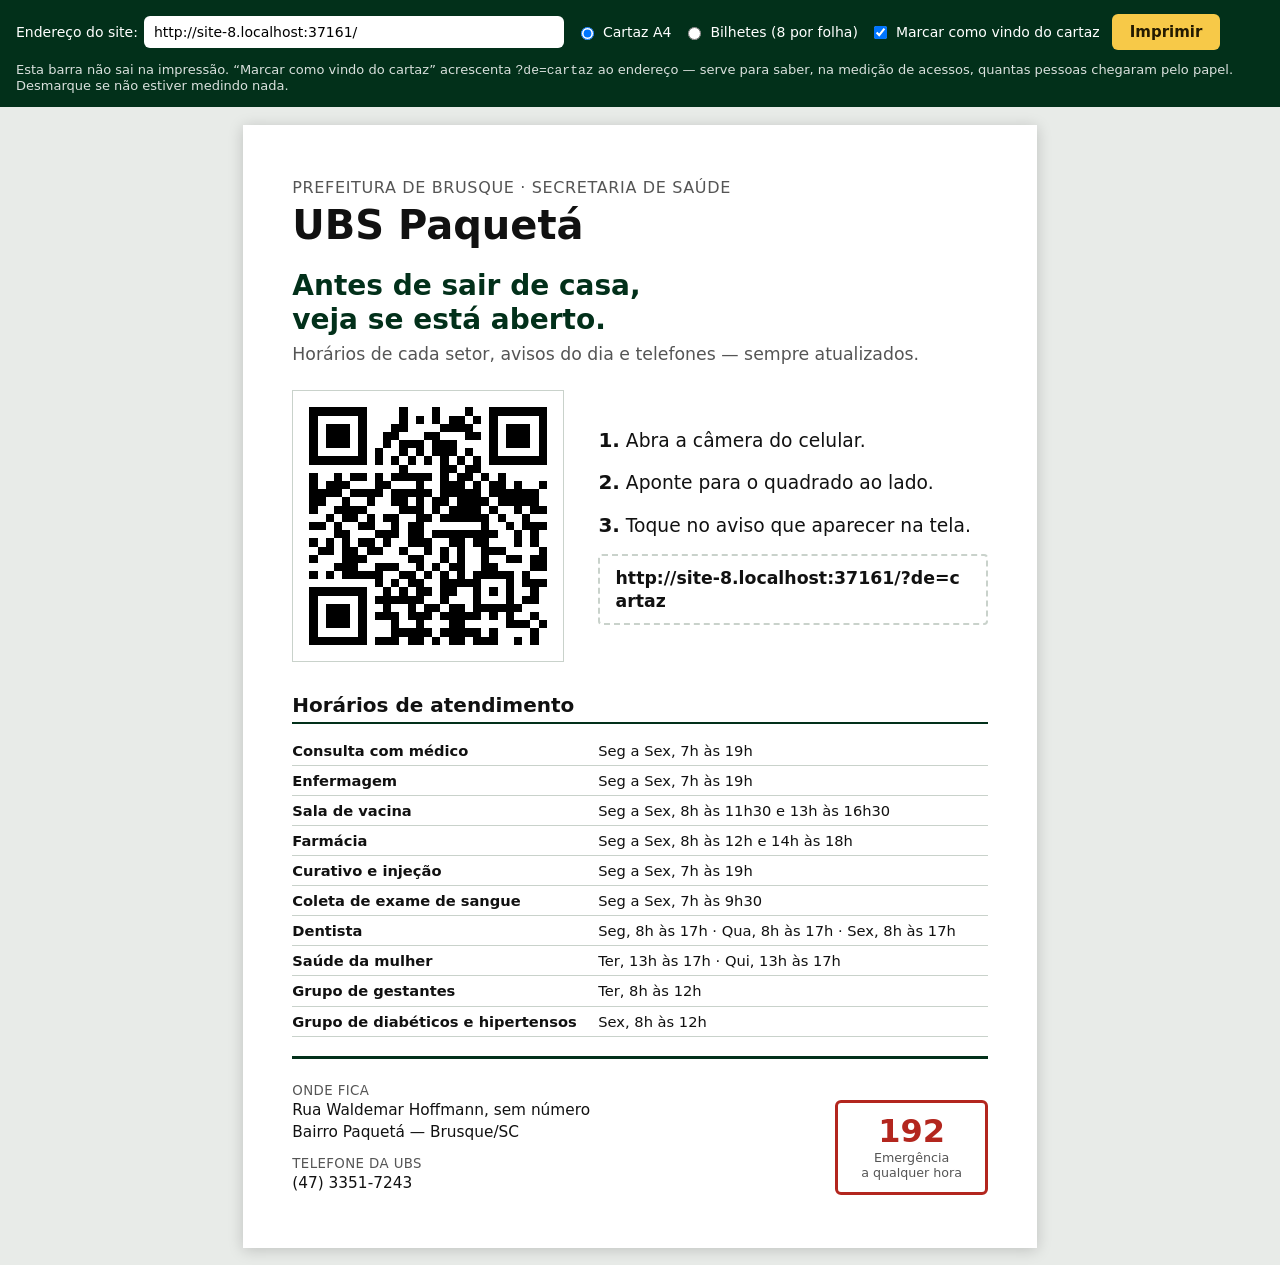
==== cartaz.html @ 59545d4b "acabou credito claude" ====
<!DOCTYPE html>
<html lang="pt-BR">
<head>
<meta charset="UTF-8">
<meta name="viewport" content="width=device-width, initial-scale=1">
<title>Cartaz com QR code — UBS</title>
<meta name="robots" content="noindex">
<!--
  ===========================================================================
  CARTAZ PARA IMPRIMIR
  ---------------------------------------------------------------------------
  Esta página não faz parte do site que o morador vê. Ela existe só para
  gerar o material impresso que leva as pessoas até o site: um cartaz A4 pra
  colar na porta, no balcão e na sala de espera, e bilhetes pequenos pra
  entregar na recepção.

  Sem esse pedaço físico, o site pode estar perfeito e ninguém descobrir que
  ele existe — o cartaz é o que transforma o código em intervenção de verdade.

  O cartaz também repete os horários por escrito, de propósito: quem não tem
  celular (ou não sabe usar QR code) precisa conseguir a informação do mesmo
  papel. O QR é um atalho, não a única porta.

  Como usar: abra cartaz.html no navegador, confira o endereço do site na
  barra do topo e clique em "Imprimir". A barra do topo não sai na impressão.
  ===========================================================================
-->
<style>
  :root{
    --tinta:#111;
    --fraco:#555;
    --linha:#c9d2cb;
    --verde:#02301A;
  }
  *{ box-sizing:border-box; }
  body{
    margin:0;
    font-family:'Atkinson Hyperlegible', system-ui, -apple-system, Segoe UI, Roboto, sans-serif;
    color:var(--tinta);
    background:#e8ebe8;
  }

  /* ---------------- barra de controle (só na tela) ---------------- */
  .barra{
    position:sticky; top:0; z-index:5;
    background:var(--verde); color:#fff;
    padding:14px 16px;
    display:flex; flex-wrap:wrap; gap:12px; align-items:center;
  }
  .barra label{ font-size:14px; display:flex; align-items:center; gap:6px; }
  .barra input[type=text]{
    font:inherit; font-size:14px; padding:8px 10px; border:0; border-radius:6px;
    min-width:min(420px, 60vw);
  }
  .barra button{
    font:inherit; font-size:15px; font-weight:700; cursor:pointer;
    padding:9px 18px; border:0; border-radius:6px;
    background:#F7C948; color:#241a00;
  }
  .barra .dica{ font-size:13px; opacity:.85; flex-basis:100%; margin:0; }

  /* ---------------- folha ---------------- */
  .folha{
    width:210mm; min-height:297mm;
    margin:18px auto; padding:14mm 13mm;
    background:#fff;
    box-shadow:0 2px 14px rgba(0,0,0,.18);
    display:flex; flex-direction:column;
  }

  /* ---------------- cartaz A4 ---------------- */
  .orgao{ margin:0; font-size:12pt; color:var(--fraco); text-transform:uppercase; letter-spacing:.04em; }
  .nome{ margin:2mm 0 0; font-size:30pt; line-height:1.05; font-weight:700; }
  .chamada{
    margin:6mm 0 0; font-size:21pt; line-height:1.2; font-weight:700; color:var(--verde);
  }
  .sub-chamada{ margin:2mm 0 0; font-size:13pt; color:var(--fraco); }

  .qr-area{
    margin:7mm 0 0;
    display:flex; gap:9mm; align-items:center;
  }
  .qr-caixa{ flex:0 0 auto; width:72mm; }
  .qr-caixa svg{ width:100%; height:auto; display:block; border:1px solid var(--linha); }
  .qr-lado{ flex:1; }
  .qr-passo{ margin:0 0 4mm; font-size:14pt; line-height:1.35; }
  .qr-passo b{ font-size:15pt; }
  .endereco-site{
    margin:0; padding:3mm 4mm;
    border:2px dashed var(--linha); border-radius:4px;
    font-size:13pt; font-weight:700; word-break:break-all; line-height:1.3;
  }

  .horarios{ margin:8mm 0 0; }
  .horarios h2{
    margin:0 0 3mm; font-size:15pt;
    border-bottom:2px solid var(--verde); padding-bottom:1.5mm;
  }
  .horarios table{ width:100%; border-collapse:collapse; font-size:11pt; }
  .horarios td{ padding:1.6mm 0; vertical-align:top; border-bottom:1px solid var(--linha); }
  .horarios td:first-child{ font-weight:700; width:44%; padding-right:4mm; }

  .rodape-cartaz{
    margin-top:auto; padding-top:6mm;
    border-top:3px solid var(--verde);
    display:flex; gap:6mm; justify-content:space-between; align-items:flex-end;
  }
  .rodape-cartaz p{ margin:0; font-size:11.5pt; line-height:1.4; }
  .rodape-cartaz .rot{ color:var(--fraco); font-size:10pt; text-transform:uppercase; letter-spacing:.03em; }
  .emergencia{
    text-align:center; border:3px solid #B3261E; border-radius:6px;
    padding:3mm 6mm; flex:0 0 auto;
  }
  .emergencia .num{ display:block; font-size:24pt; font-weight:700; color:#B3261E; line-height:1; }
  .emergencia .lab{ display:block; font-size:9.5pt; color:var(--fraco); margin-top:1mm; }

  /* ---------------- bilhetes (8 por folha) ---------------- */
  .bilhetes{
    display:grid;
    grid-template-columns:1fr 1fr;
    grid-auto-rows:1fr;
    gap:0;
    flex:1;
  }
  .bilhete{
    border:1px dashed #9aa79c;
    padding:5mm;
    display:flex; gap:4mm; align-items:center;
  }
  .bilhete .b-qr{ flex:0 0 auto; width:27mm; }
  .bilhete .b-qr svg{ width:100%; height:auto; display:block; }
  .bilhete .b-txt{ flex:1; min-width:0; }
  .bilhete .b-nome{ margin:0; font-size:11pt; font-weight:700; line-height:1.15; }
  .bilhete .b-frase{ margin:1.5mm 0 0; font-size:8.5pt; line-height:1.3; color:var(--fraco); }
  .bilhete .b-url{ margin:1.5mm 0 0; font-size:8pt; font-weight:700; word-break:break-all; line-height:1.25; }
  .bilhete .b-tel{ margin:1.5mm 0 0; font-size:9pt; }

  [hidden]{ display:none !important; }

  /* ---------------- impressão ---------------- */
  @page{ size:A4; margin:0; }
  @media print{
    body{ background:#fff; }
    .barra{ display:none; }
    .folha{
      width:auto; min-height:auto; height:100vh;
      margin:0; padding:12mm 11mm;
      box-shadow:none;
      page-break-after:avoid;
    }
  }
</style>
</head>
<body>

<div class="barra">
  <label>Endereço do site:
    <input type="text" id="url" spellcheck="false">
  </label>
  <label><input type="radio" name="formato" value="cartaz" checked> Cartaz A4</label>
  <label><input type="radio" name="formato" value="bilhetes"> Bilhetes (8 por folha)</label>
  <label><input type="checkbox" id="marcar" checked> Marcar como vindo do cartaz</label>
  <button type="button" id="imprimir">Imprimir</button>
  <p class="dica">
    Esta barra não sai na impressão. “Marcar como vindo do cartaz” acrescenta
    <code>?de=cartaz</code> ao endereço — serve para saber, na medição de acessos,
    quantas pessoas chegaram pelo papel. Desmarque se não estiver medindo nada.
  </p>
</div>

<!-- ======================= CARTAZ A4 ======================= -->
<div class="folha" id="folha-cartaz">
  <p class="orgao" id="c-orgao"></p>
  <h1 class="nome" id="c-nome"></h1>

  <p class="chamada">Antes de sair de casa,<br>veja se está aberto.</p>
  <p class="sub-chamada">Horários de cada setor, avisos do dia e telefones — sempre atualizados.</p>

  <div class="qr-area">
    <div class="qr-caixa" id="c-qr"></div>
    <div class="qr-lado">
      <p class="qr-passo"><b>1.</b> Abra a câmera do celular.</p>
      <p class="qr-passo"><b>2.</b> Aponte para o quadrado ao lado.</p>
      <p class="qr-passo"><b>3.</b> Toque no aviso que aparecer na tela.</p>
      <p class="endereco-site" id="c-url"></p>
    </div>
  </div>

  <div class="horarios">
    <h2>Horários de atendimento</h2>
    <table id="c-horarios"></table>
  </div>

  <div class="rodape-cartaz">
    <div>
      <p class="rot">Onde fica</p>
      <p id="c-endereco"></p>
      <p class="rot" style="margin-top:3mm">Telefone da UBS</p>
      <p id="c-telefone"></p>
    </div>
    <div class="emergencia">
      <span class="num" id="c-samu">192</span>
      <span class="lab">Emergência<br>a qualquer hora</span>
    </div>
  </div>
</div>

<!-- ======================= BILHETES ======================= -->
<div class="folha" id="folha-bilhetes" hidden>
  <div class="bilhetes" id="b-lista"></div>
</div>

<script src="config.js"></script>
<script src="qr.js"></script>
<script>
(function(){
'use strict';

var ORD   = ['seg','ter','qua','qui','sex','sab','dom'];
var CURTO = {seg:'Seg', ter:'Ter', qua:'Qua', qui:'Qui', sex:'Sex', sab:'Sáb', dom:'Dom'};

function limpo(s){
  return String(s == null ? '' : s)
    .replace(/&/g,'&amp;').replace(/</g,'&lt;').replace(/>/g,'&gt;').replace(/"/g,'&quot;');
}

/* "07:00" vira "7h"; "08:30" vira "8h30" — mesma regra do site */
function hf(t){
  var p = t.split(':');
  return p[1] === '00' ? Number(p[0]) + 'h' : Number(p[0]) + 'h' + p[1];
}
function fala(f){
  return f.split(',').map(function(bloco){
    var p = bloco.split('-');
    return hf(p[0]) + ' às ' + hf(p[1]);
  }).join(' e ');
}

/* Junta dias seguidos com o mesmo horário: seg/ter/qua/qui/sex das 7 às 19
   vira "Seg a Sex", e não cinco linhas iguais. */
function resumoSemana(h){
  var grupos = [], atual = null;
  ORD.forEach(function(dia, i){
    var valor = (h && h[dia]) ? h[dia] : '';
    if(!valor){ atual = null; return; }
    if(atual && atual.hora === valor && atual.ate === i - 1){
      atual.dias.push(dia);
      atual.ate = i;
    } else {
      atual = { dias:[dia], hora:valor, ate:i };
      grupos.push(atual);
    }
  });
  if(!grupos.length) return '';

  return grupos.map(function(g){
    var d = g.dias;
    var rotulo = d.length === 1 ? CURTO[d[0]]
               : d.length === 2 ? CURTO[d[0]] + ' e ' + CURTO[d[1]]
               : CURTO[d[0]] + ' a ' + CURTO[d[d.length - 1]];
    return rotulo + ', ' + fala(g.hora);
  }).join(' · ');
}

/* ---------------------------------------------------------- endereço -- */
function enderecoPadrao(){
  var doParametro = new URLSearchParams(location.search).get('url');
  if(doParametro) return doParametro;
  if(CONFIG.unidade.site) return CONFIG.unidade.site;
  /* Sem nada configurado: deduz do próprio endereço desta página,
     tirando o "cartaz.html" do fim. */
  return location.href.replace(/\/cartaz\.html.*$/, '/');
}

function enderecoFinal(){
  var base = document.getElementById('url').value.trim();
  if(!base) return '';
  if(!document.getElementById('marcar').checked) return base;
  return base + (base.indexOf('?') === -1 ? '?' : '&') + 'de=cartaz';
}

/* ------------------------------------------------------------ montar -- */
function montarCartaz(){
  var u = CONFIG.unidade;
  document.getElementById('c-orgao').textContent    = u.orgao;
  document.getElementById('c-nome').textContent     = u.nome;
  document.getElementById('c-endereco').innerHTML   = limpo(u.endereco) + '<br>' + limpo(u.bairro);
  document.getElementById('c-telefone').textContent = u.telefone;
  document.getElementById('c-samu').textContent     = (CONFIG.urgencia && CONFIG.urgencia.telefone) || '192';
  document.title = 'Cartaz — ' + u.nome;

  var linhas = (CONFIG.setoresReserva || []).map(function(s){
    var resumo = resumoSemana(s.h);
    if(!resumo) return '';
    return '<tr><td>' + limpo(s.nome) + '</td><td>' + limpo(resumo) + '</td></tr>';
  }).filter(Boolean).join('');
  document.getElementById('c-horarios').innerHTML = linhas ||
    '<tr><td colspan="2">Consulte os horários no site ou pelo telefone.</td></tr>';
}

function montarBilhetes(endereco){
  var u = CONFIG.unidade;
  var qr = QR.svg(endereco, {nivel:'M', margem:2, descricao:'QR code do site da ' + u.nome});
  var um =
    '<div class="bilhete">' +
      '<div class="b-qr">' + qr + '</div>' +
      '<div class="b-txt">' +
        '<p class="b-nome">' + limpo(u.nome) + '</p>' +
        '<p class="b-frase">Veja se está aberto, o horário de cada setor e os avisos do dia.</p>' +
        '<p class="b-url">' + limpo(endereco) + '</p>' +
        '<p class="b-tel">☎ ' + limpo(u.telefone) + '</p>' +
      '</div>' +
    '</div>';
  var todos = '';
  for(var i = 0; i < 8; i++) todos += um;
  document.getElementById('b-lista').innerHTML = todos;
}

function desenhar(){
  var endereco = enderecoFinal();
  document.getElementById('c-url').textContent = endereco;

  if(!endereco){
    document.getElementById('c-qr').innerHTML =
      '<p style="font-size:11pt;color:#B3261E">Escreva o endereço do site na barra do topo.</p>';
    document.getElementById('b-lista').innerHTML = '';
    return;
  }

  try{
    document.getElementById('c-qr').innerHTML =
      QR.svg(endereco, {nivel:'M', margem:2, descricao:'QR code do site da ' + CONFIG.unidade.nome});
    montarBilhetes(endereco);
  } catch(e){
    document.getElementById('c-qr').innerHTML =
      '<p style="font-size:11pt;color:#B3261E">Endereço comprido demais para virar QR code. ' +
      'Use um endereço mais curto.</p>';
  }
}

function trocarFormato(){
  var escolhido = document.querySelector('input[name=formato]:checked').value;
  document.getElementById('folha-cartaz').hidden   = (escolhido !== 'cartaz');
  document.getElementById('folha-bilhetes').hidden = (escolhido !== 'bilhetes');
}

/* --------------------------------------------------------------- ir -- */
montarCartaz();
document.getElementById('url').value = enderecoPadrao();
desenhar();

document.getElementById('url').addEventListener('input', desenhar);
document.getElementById('marcar').addEventListener('change', desenhar);
Array.prototype.forEach.call(document.querySelectorAll('input[name=formato]'), function(r){
  r.addEventListener('change', trocarFormato);
});
document.getElementById('imprimir').addEventListener('click', function(){ window.print(); });

})();
</script>
</body>
</html>
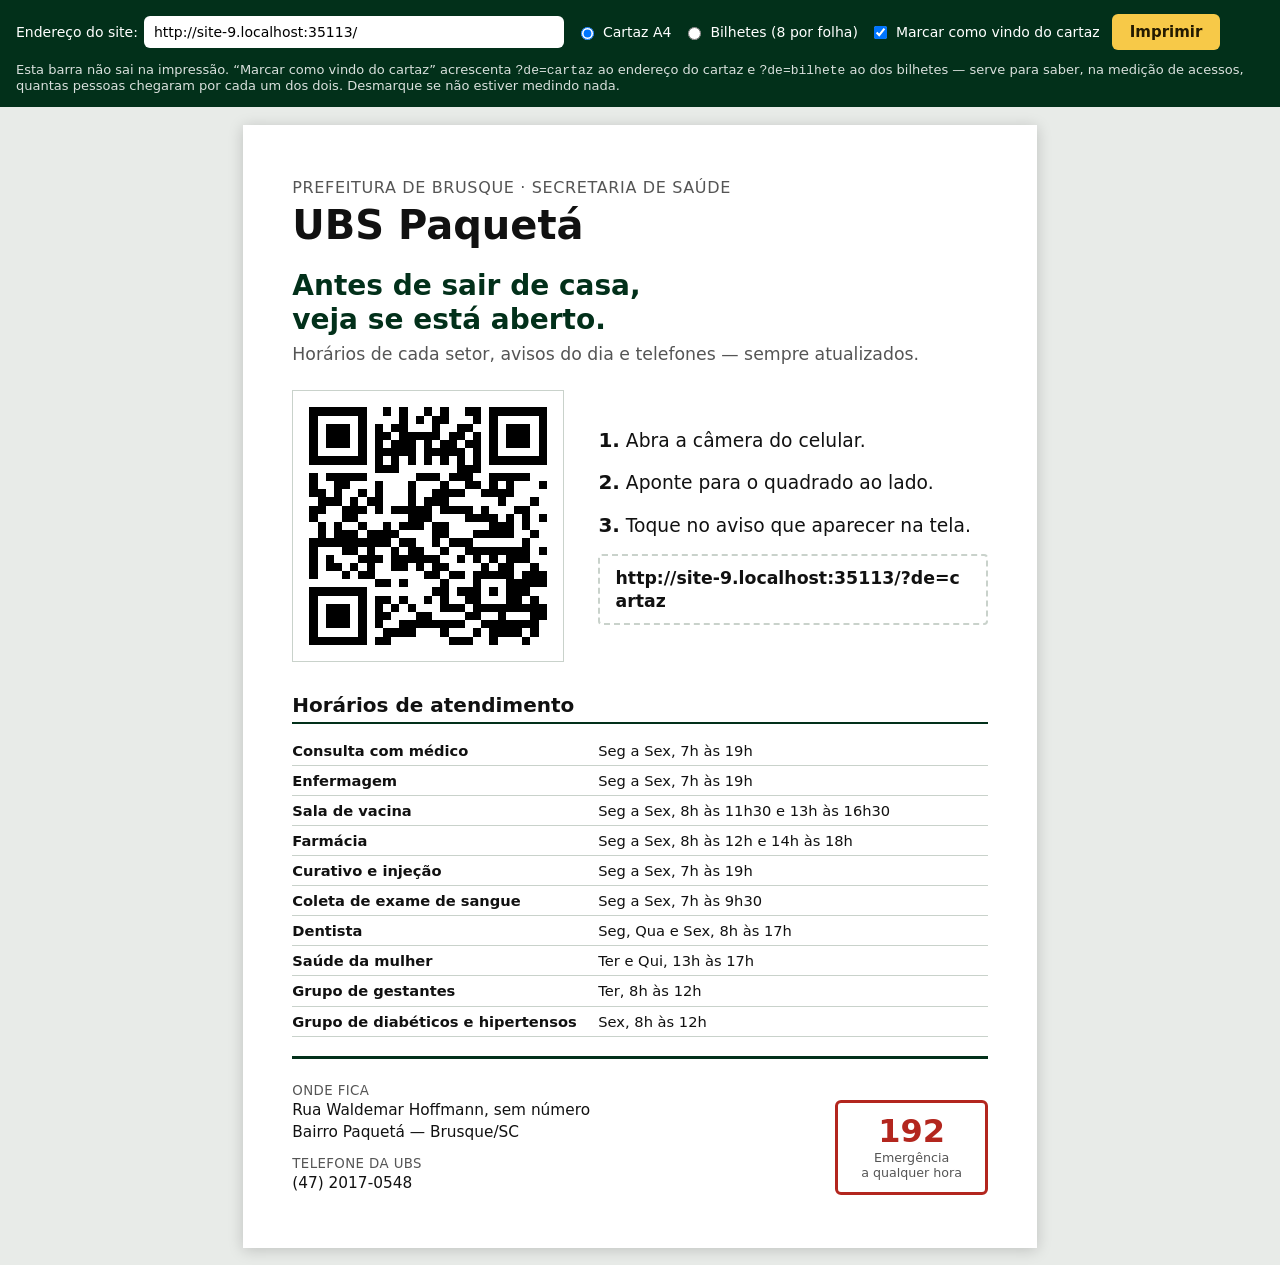
==== commit 7ddd1572: "Adicionar modo offline, cartaz com QR code e medição de acessos O site sozinho não fecha o projeto d" ====
--- a/cartaz.html
+++ b/cartaz.html
@@ -163,8 +163,9 @@
   <button type="button" id="imprimir">Imprimir</button>
   <p class="dica">
     Esta barra não sai na impressão. “Marcar como vindo do cartaz” acrescenta
-    <code>?de=cartaz</code> ao endereço — serve para saber, na medição de acessos,
-    quantas pessoas chegaram pelo papel. Desmarque se não estiver medindo nada.
+    <code>?de=cartaz</code> ao endereço do cartaz e <code>?de=bilhete</code> ao dos
+    bilhetes — serve para saber, na medição de acessos, quantas pessoas chegaram por
+    cada um dos dois. Desmarque se não estiver medindo nada.
   </p>
 </div>
 
@@ -236,29 +237,37 @@
   }).join(' e ');
 }
 
-/* Junta dias seguidos com o mesmo horário: seg/ter/qua/qui/sex das 7 às 19
-   vira "Seg a Sex", e não cinco linhas iguais. */
+/* "Seg a Sex" quando os dias são seguidos; "Seg, Qua e Sex" quando não são.
+   O dentista atende segunda, quarta e sexta — escrever isso como três
+   pedaços iguais separados por ponto gastaria uma linha inteira do cartaz
+   repetindo o mesmo horário três vezes. */
+function rotuloDias(dias){
+  var nomes = dias.map(function(d){ return CURTO[d]; });
+  if(nomes.length === 1) return nomes[0];
+  var seguidos = dias.every(function(d, i){
+    return i === 0 || ORD.indexOf(d) === ORD.indexOf(dias[i - 1]) + 1;
+  });
+  if(seguidos && nomes.length >= 3) return nomes[0] + ' a ' + nomes[nomes.length - 1];
+  return nomes.slice(0, -1).join(', ') + ' e ' + nomes[nomes.length - 1];
+}
+
+/* Agrupa os dias da semana que têm exatamente o mesmo horário. */
 function resumoSemana(h){
-  var grupos = [], atual = null;
-  ORD.forEach(function(dia, i){
+  var grupos = [];
+  ORD.forEach(function(dia){
     var valor = (h && h[dia]) ? h[dia] : '';
-    if(!valor){ atual = null; return; }
-    if(atual && atual.hora === valor && atual.ate === i - 1){
-      atual.dias.push(dia);
-      atual.ate = i;
-    } else {
-      atual = { dias:[dia], hora:valor, ate:i };
-      grupos.push(atual);
+    if(!valor) return;
+    var achado = null;
+    for(var i = 0; i < grupos.length; i++){
+      if(grupos[i].hora === valor){ achado = grupos[i]; break; }
     }
+    if(!achado){ achado = { hora:valor, dias:[] }; grupos.push(achado); }
+    achado.dias.push(dia);
   });
   if(!grupos.length) return '';
 
   return grupos.map(function(g){
-    var d = g.dias;
-    var rotulo = d.length === 1 ? CURTO[d[0]]
-               : d.length === 2 ? CURTO[d[0]] + ' e ' + CURTO[d[1]]
-               : CURTO[d[0]] + ' a ' + CURTO[d[d.length - 1]];
-    return rotulo + ', ' + fala(g.hora);
+    return rotuloDias(g.dias) + ', ' + fala(g.hora);
   }).join(' · ');
 }
 
@@ -272,11 +281,16 @@
   return location.href.replace(/\/cartaz\.html.*$/, '/');
 }
 
-function enderecoFinal(){
+/* Cartaz e bilhete recebem marcas DIFERENTES (?de=cartaz e ?de=bilhete)
+   porque são dois canais diferentes: um é papel colado na parede que a
+   pessoa vê passando, o outro é entregue na mão pela recepção. Marcar os
+   dois igual pouparia uma linha de código e apagaria a única informação
+   que a medição podia dar aqui — qual dos dois vale a pena reimprimir. */
+function enderecoFinal(marca){
   var base = document.getElementById('url').value.trim();
   if(!base) return '';
   if(!document.getElementById('marcar').checked) return base;
-  return base + (base.indexOf('?') === -1 ? '?' : '&') + 'de=cartaz';
+  return base + (base.indexOf('?') === -1 ? '?' : '&') + 'de=' + marca;
 }
 
 /* ------------------------------------------------------------ montar -- */
@@ -317,10 +331,11 @@
 }
 
 function desenhar(){
-  var endereco = enderecoFinal();
-  document.getElementById('c-url').textContent = endereco;
-
-  if(!endereco){
+  var doCartaz  = enderecoFinal('cartaz');
+  var doBilhete = enderecoFinal('bilhete');
+  document.getElementById('c-url').textContent = doCartaz;
+
+  if(!doCartaz){
     document.getElementById('c-qr').innerHTML =
       '<p style="font-size:11pt;color:#B3261E">Escreva o endereço do site na barra do topo.</p>';
     document.getElementById('b-lista').innerHTML = '';
@@ -329,8 +344,8 @@
 
   try{
     document.getElementById('c-qr').innerHTML =
-      QR.svg(endereco, {nivel:'M', margem:2, descricao:'QR code do site da ' + CONFIG.unidade.nome});
-    montarBilhetes(endereco);
+      QR.svg(doCartaz, {nivel:'M', margem:2, descricao:'QR code do site da ' + CONFIG.unidade.nome});
+    montarBilhetes(doBilhete);
   } catch(e){
     document.getElementById('c-qr').innerHTML =
       '<p style="font-size:11pt;color:#B3261E">Endereço comprido demais para virar QR code. ' +
